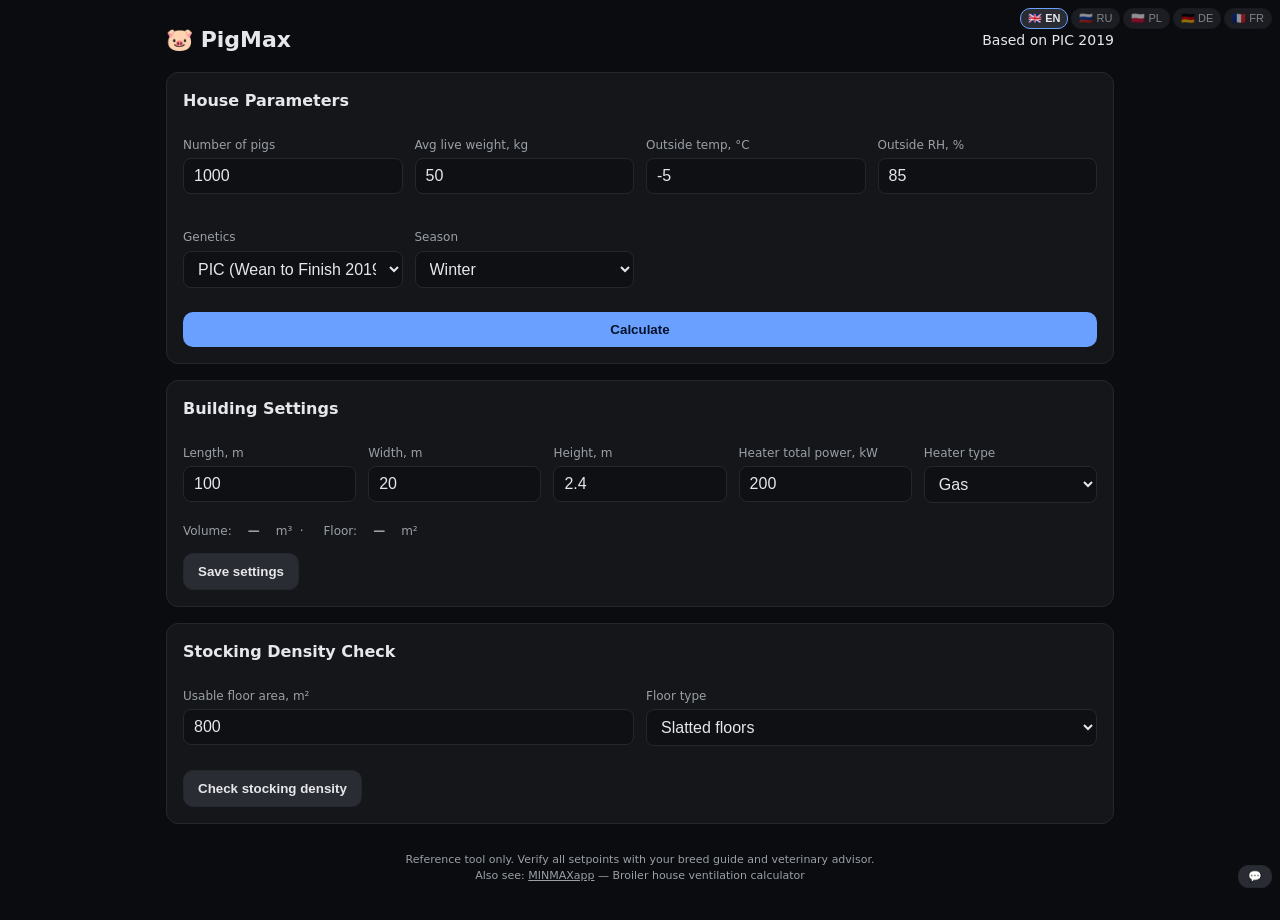
==== backend/app/static/index.html @ abfb925b "feat(ui): outside RH, genetics choice, minimum basis and warnings; i18n cleanup - inputs: outside RH" ====
<!doctype html>
<html lang="en">
<head>
  <meta charset="utf-8" />
  <meta name="viewport" content="width=device-width, initial-scale=1" />
  <title>PigMax — Pig House Ventilation</title>
  <link rel="stylesheet" href="./styles.css" />
  <script src="./i18n/en.js"></script>
  <script src="./i18n/ru.js"></script>
  <script src="./i18n/pl.js"></script>
  <script src="./i18n/de.js"></script>
  <script src="./i18n/fr.js"></script>
  <script src="./i18n.js"></script>
</head>
<body data-page-title="page_title">
  <main class="container">

    <!-- Header -->
    <div style="display:flex;justify-content:space-between;align-items:center;margin-bottom:16px;flex-wrap:wrap;gap:10px;">
      <h1 style="margin:0;" data-i18n="app_title">🐷 PigMax</h1>
      <span class="badge" data-i18n="source_label">PIC 2019</span>
    </div>

    <!-- ── 1. Ventilation inputs ────────────────────────────────────────────── -->
    <div class="card" style="margin-bottom:16px;">
      <h2 style="margin:0 0 12px;font-size:16px;" data-i18n="section_inputs">House Parameters</h2>
      <div style="display:grid;grid-template-columns:repeat(auto-fit,minmax(180px,1fr));gap:12px;">

        <label>
          <span class="muted" style="font-size:12px;" data-i18n="label_num_pigs">Number of pigs</span>
          <input id="numPigs" type="number" min="1" max="10000" step="50" value="1000"
                 style="width:100%;margin-top:4px;" />
        </label>

        <label>
          <span class="muted" style="font-size:12px;" data-i18n="label_avg_weight">Avg live weight, kg</span>
          <input id="avgWeight" type="number" min="5" max="200" step="1" value="50"
                 style="width:100%;margin-top:4px;" />
        </label>

        <label>
          <span class="muted" style="font-size:12px;" data-i18n="label_t_outside">Outside temp, °C</span>
          <input id="tOutside" type="number" min="-30" max="45" step="1" value="-5"
                 style="width:100%;margin-top:4px;" />
        </label>

        <label>
          <span class="muted" style="font-size:12px;" data-i18n="label_rh_outside">Outside RH, %</span>
          <input id="rhOutside" type="number" min="5" max="100" step="5" value="85"
                 style="width:100%;margin-top:4px;" />
        </label>

        <label>
          <span class="muted" style="font-size:12px;" data-i18n="label_genetics">Genetics</span>
          <select id="genetics" style="width:100%;margin-top:4px;">
            <option value="pic_2019">PIC (Wean to Finish 2019)</option>
          </select>
        </label>

        <label>
          <span class="muted" style="font-size:12px;" data-i18n="label_season">Season</span>
          <select id="season" style="width:100%;margin-top:4px;">
            <option value="winter" data-i18n="season_winter">Winter</option>
            <option value="summer" data-i18n="season_summer">Summer</option>
          </select>
        </label>

      </div>
      <button id="calcBtn" class="btn" style="margin-top:14px;width:100%;" data-i18n="btn_calculate">
        Calculate
      </button>
    </div>

    <!-- ── 2. Ventilation results ───────────────────────────────────────────── -->
    <div id="results" style="display:none;">

      <div style="display:grid;grid-template-columns:repeat(auto-fit,minmax(160px,1fr));gap:12px;margin-bottom:16px;">
        <div class="card" style="text-align:center;">
          <div class="muted" style="font-size:11px;margin-bottom:4px;" data-i18n="res_setpoint">Temperature setpoint</div>
          <div id="resSetpoint" style="font-size:28px;font-weight:700;color:var(--accent);">—</div>
          <div class="muted" style="font-size:11px;">°C</div>
        </div>
        <div class="card" style="text-align:center;">
          <div class="muted" style="font-size:11px;margin-bottom:4px;" data-i18n="res_vent_min">Min ventilation</div>
          <div id="resVentMin" style="font-size:24px;font-weight:700;">—</div>
          <div class="muted" style="font-size:11px;" data-i18n="unit_m3h">m³/h</div>
        </div>
        <div class="card" style="text-align:center;">
          <div class="muted" style="font-size:11px;margin-bottom:4px;" data-i18n="res_pig_heat">Pig heat output</div>
          <div id="resPigHeat" style="font-size:24px;font-weight:700;">—</div>
          <div class="muted" style="font-size:11px;">kW</div>
        </div>
        <div class="card" style="text-align:center;">
          <div class="muted" style="font-size:11px;margin-bottom:4px;" data-i18n="res_vent_per_head">Per head</div>
          <div id="resVentPerHead" style="font-size:24px;font-weight:700;">—</div>
          <div class="muted" style="font-size:11px;" data-i18n="unit_m3h_head">m³/head/h</div>
        </div>
      </div>

      <!-- Minimum ventilation: which requirement decides, and warnings -->
      <div class="card" style="margin-bottom:16px;font-size:13px;">
        <div>
          <span class="muted" data-i18n="res_min_basis">Minimum set by: </span>
          <strong id="resMinBasis">—</strong>
        </div>
        <div class="muted" style="margin-top:6px;">
          CO₂ <strong id="resMinCo2">—</strong> ·
          <span data-i18n="res_moisture">moisture</span> <strong id="resMinMoist">—</strong> ·
          <span data-i18n="res_norm">norm</span> <strong id="resMinNorm">—</strong>
          <span data-i18n="unit_m3h_head">m³/head/h</span>
        </div>
        <ul id="resWarnings" style="margin:8px 0 0 18px;padding:0;color:#ffb74d;display:none;"></ul>
      </div>

      <!-- Day / target badge -->
      <div class="card" style="margin-bottom:16px;display:flex;align-items:center;gap:20px;flex-wrap:wrap;">
        <div>
          <span class="muted" style="font-size:12px;" data-i18n="res_day_weaning">Day post-weaning: </span>
          <strong id="resDayWeaning">—</strong>
        </div>
        <div>
          <span class="muted" style="font-size:12px;" data-i18n="res_target_temp">Target temp: </span>
          <strong id="resTargetTemp">—</strong> °C
        </div>
        <div id="coolingAlert" style="display:none;color:#ff7a7a;font-weight:600;" data-i18n="alert_cooling_needed">
          ⚠ Cooling needed!
        </div>
      </div>

      <!-- ── Heat balance ───────────────────────────────────────────────────── -->
      <div class="card" style="margin-bottom:16px;">
        <h2 style="margin:0 0 12px;font-size:16px;" data-i18n="section_heat_balance">Heat Balance</h2>
        <div id="hbNoUa" class="muted" style="font-size:12px;display:none;" data-i18n="hb_no_ua">
          Save building settings to see wall/roof heat losses.
        </div>
        <table id="hbTable" style="width:100%;border-collapse:collapse;font-size:13px;display:none;">
          <tr>
            <td class="muted" data-i18n="hb_q_pigs">Pig heat production</td>
            <td style="text-align:right;"><strong id="hbQPigs">—</strong> kW</td>
          </tr>
          <tr>
            <td class="muted" data-i18n="hb_q_ventilation">Ventilation heat loss</td>
            <td style="text-align:right;"><strong id="hbQVent">—</strong> kW</td>
          </tr>
          <tr>
            <td class="muted" data-i18n="hb_q_walls">Wall / roof loss</td>
            <td style="text-align:right;"><strong id="hbQWalls">—</strong> kW</td>
          </tr>
          <tr style="border-top:1px solid var(--border);">
            <td class="muted" data-i18n="hb_q_heater">Heating required</td>
            <td style="text-align:right;"><strong id="hbQHeater">—</strong> kW</td>
          </tr>
          <tr id="hbDutyRow" style="display:none;">
            <td class="muted" data-i18n="hb_duty_cycle">Heater duty cycle</td>
            <td style="text-align:right;"><strong id="hbDuty">—</strong></td>
          </tr>
        </table>
        <div id="hbSelfHeated" style="display:none;color:#4caf50;font-size:13px;margin-top:8px;"
             data-i18n="hb_self_heated">
          ✓ No heating needed — pigs self-heat the house.
        </div>
      </div>

      <!-- Gas limits -->
      <div class="card" style="margin-bottom:16px;">
        <div class="muted" style="font-size:12px;margin-bottom:8px;" data-i18n="gas_limits_title">Gas concentration limits (PIC 2019)</div>
        <div style="display:grid;grid-template-columns:repeat(auto-fit,minmax(120px,1fr));gap:8px;font-size:13px;">
          <div><span class="muted">NH₃</span> &lt; <strong>20 ppm</strong></div>
          <div><span class="muted">CO₂</span> &lt; <strong>3 000 ppm</strong></div>
          <div><span class="muted">CO</span>  &lt; <strong>30 ppm</strong></div>
          <div><span class="muted">H₂S</span> &lt; <strong>5 ppm</strong></div>
        </div>
      </div>

      <!-- Humidity reminder -->
      <div class="card" style="margin-bottom:16px;border-left:3px solid var(--accent);">
        <span class="muted" style="font-size:12px;" data-i18n="rh_reminder">Relative humidity must not exceed </span>
        <strong>65%</strong>
        <span class="muted" style="font-size:12px;" data-i18n="rh_reminder2"> — increase ventilation if exceeded and T_outside &lt; setpoint</span>
      </div>

    </div>

    <!-- ── 3. Building settings ─────────────────────────────────────────────── -->
    <div class="card" style="margin-bottom:16px;">
      <h2 style="margin:0 0 12px;font-size:16px;" data-i18n="section_building">Building Settings</h2>
      <div style="display:grid;grid-template-columns:repeat(auto-fit,minmax(150px,1fr));gap:12px;">

        <label>
          <span class="muted" style="font-size:12px;" data-i18n="label_length">Length, m</span>
          <input id="bldLength" type="number" min="10" max="500" step="1" value="100"
                 style="width:100%;margin-top:4px;" />
        </label>
        <label>
          <span class="muted" style="font-size:12px;" data-i18n="label_width">Width, m</span>
          <input id="bldWidth" type="number" min="5" max="50" step="1" value="20"
                 style="width:100%;margin-top:4px;" />
        </label>
        <label>
          <span class="muted" style="font-size:12px;" data-i18n="label_height">Height, m</span>
          <input id="bldHeight" type="number" min="1" max="10" step="0.1" value="2.4"
                 style="width:100%;margin-top:4px;" />
        </label>
        <label>
          <span class="muted" style="font-size:12px;" data-i18n="label_heater_power">Heater power, kW</span>
          <input id="heaterPower" type="number" min="0" max="2000" step="10" value="200"
                 style="width:100%;margin-top:4px;" />
        </label>
        <label>
          <span class="muted" style="font-size:12px;" data-i18n="label_heater_type">Heater type</span>
          <select id="heaterType" style="width:100%;margin-top:4px;">
            <option value="gas"      data-i18n="heater_gas">Gas</option>
            <option value="electric" data-i18n="heater_electric">Electric</option>
          </select>
        </label>

      </div>

      <!-- Calculated volume / floor area display -->
      <div style="display:flex;gap:16px;margin-top:10px;font-size:12px;color:var(--muted,#888);">
        <span data-i18n="label_volume">Volume:</span>
        <strong id="calcVolume">—</strong> m³ &nbsp;·&nbsp;
        <span data-i18n="label_floor_area_calc">Floor:</span>
        <strong id="calcFloor">—</strong> m²
      </div>

      <div style="display:flex;gap:8px;margin-top:12px;align-items:center;">
        <button id="saveSettingsBtn" class="btn btn-secondary" data-i18n="btn_save_settings">Save settings</button>
        <span id="settingsSavedMsg" style="display:none;color:#4caf50;font-size:12px;" data-i18n="settings_saved">✓ Saved!</span>
      </div>
    </div>

    <!-- ── 4. Stocking density ──────────────────────────────────────────────── -->
    <div class="card" style="margin-bottom:16px;">
      <h2 style="margin:0 0 12px;font-size:16px;" data-i18n="section_stocking">Stocking Density Check</h2>
      <div style="display:grid;grid-template-columns:repeat(auto-fit,minmax(180px,1fr));gap:12px;">
        <label>
          <span class="muted" style="font-size:12px;" data-i18n="label_floor_area">Usable floor area, m²</span>
          <input id="floorArea" type="number" min="10" max="5000" step="10" value="800"
                 style="width:100%;margin-top:4px;" />
        </label>
        <label>
          <span class="muted" style="font-size:12px;" data-i18n="label_floor_type">Floor type</span>
          <select id="floorType" style="width:100%;margin-top:4px;">
            <option value="slatted" data-i18n="floor_slatted">Slatted</option>
            <option value="solid"   data-i18n="floor_solid">Solid</option>
          </select>
        </label>
      </div>
      <button id="stockingBtn" class="btn btn-secondary" style="margin-top:14px;" data-i18n="btn_check_stocking">
        Check stocking density
      </button>

      <div id="stockingResult" style="margin-top:12px;display:none;">
        <table style="width:100%;border-collapse:collapse;font-size:13px;">
          <tr><td class="muted" data-i18n="stk_recommended">Recommended m²/head</td>
              <td style="text-align:right;" id="stkRecommended">—</td></tr>
          <tr><td class="muted" data-i18n="stk_actual">Actual m²/head</td>
              <td style="text-align:right;" id="stkActual">—</td></tr>
          <tr><td class="muted" data-i18n="stk_max_pigs">Max pigs (PIC norm)</td>
              <td style="text-align:right;" id="stkMax">—</td></tr>
          <tr><td class="muted" data-i18n="stk_utilization">Utilization</td>
              <td style="text-align:right;" id="stkUtil">—</td></tr>
          <tr><td colspan="2" id="stkStatus" style="padding-top:8px;font-weight:600;"></td></tr>
        </table>
      </div>
    </div>

    <!-- Footer -->
    <div style="text-align:center;color:var(--muted,#888);font-size:11px;padding:12px 0;">
      <span data-i18n="footer_disclaimer">Reference tool only. Verify all setpoints with your breed guide and veterinary advisor.</span>
      <br>
      <span data-i18n="footer_see_also">Also see:</span>
      <a href="https://github.com/MikeVances/MINMAXapp" target="_blank" style="color:inherit;">MINMAXapp</a>
      — <span data-i18n="footer_related_broiler">Broiler house ventilation calculator</span>
    </div>

  </main>

  <script>
  (function () {

    // ── Settings: load & save ────────────────────────────────────────────────
    let currentSettings = null;

    function updateVolumeDisplay() {
      const l = parseFloat(document.getElementById('bldLength').value) || 0;
      const w = parseFloat(document.getElementById('bldWidth').value)  || 0;
      const h = parseFloat(document.getElementById('bldHeight').value) || 0;
      document.getElementById('calcVolume').textContent = Math.round(l * w * h);
      document.getElementById('calcFloor').textContent  = Math.round(l * w);
    }

    async function loadSettings() {
      try {
        const r = await fetch('./settings');
        if (!r.ok) return;
        const s = await r.json();
        currentSettings = s;
        document.getElementById('bldLength').value    = s.building.length_m;
        document.getElementById('bldWidth').value     = s.building.width_m;
        document.getElementById('bldHeight').value    = s.building.height_m;
        document.getElementById('heaterPower').value  = s.heater.total_power_kw;
        document.getElementById('heaterType').value   = s.heater.heater_type;
        updateVolumeDisplay();
        // Sync floor area from building if stocking field not yet touched
        document.getElementById('floorArea').value = s.building.floor_area_m2;
      } catch (_) {}
    }

    ['bldLength','bldWidth','bldHeight'].forEach(id =>
      document.getElementById(id).addEventListener('input', updateVolumeDisplay)
    );

    // Токен записи живёт в localStorage браузера; доступ обёрнут в try/catch —
    // в приватном окне хранилище бросает исключение
    function loadWriteToken() {
      try { return localStorage.getItem('pigmax_write_token') || ''; } catch (_) { return ''; }
    }
    function saveWriteToken(token) {
      try { localStorage.setItem('pigmax_write_token', token); } catch (_) {}
      writeTokenFallback = token;
    }
    let writeTokenFallback = '';

    function putSettings(payload) {
      const headers = { 'Content-Type': 'application/json' };
      const token = loadWriteToken() || writeTokenFallback;
      if (token) headers['X-Write-Token'] = token;
      return fetch('./settings', { method: 'PUT', headers, body: JSON.stringify(payload) });
    }

    document.getElementById('saveSettingsBtn').addEventListener('click', async () => {
      const payload = {
        building: {
          length_m: parseFloat(document.getElementById('bldLength').value),
          width_m:  parseFloat(document.getElementById('bldWidth').value),
          height_m: parseFloat(document.getElementById('bldHeight').value),
        },
        heater: {
          total_power_kw: parseFloat(document.getElementById('heaterPower').value),
          heater_type:    document.getElementById('heaterType').value,
        }
      };
      let r = await putSettings(payload);
      // 401 write_token_required — на площадке задан WRITE_TOKEN: спрашиваем
      // токен один раз и повторяем запрос
      if (r.status === 401) {
        const token = prompt('Write token');
        if (!token) return;
        saveWriteToken(token);
        r = await putSettings(payload);
      }
      if (r.ok) {
        currentSettings = await r.json();
        document.getElementById('floorArea').value = currentSettings.building.floor_area_m2;
        const msg = document.getElementById('settingsSavedMsg');
        msg.style.display = '';
        setTimeout(() => { msg.style.display = 'none'; }, 2000);
      }
    });

    // ── Ventilation + Heat balance ───────────────────────────────────────────
    document.getElementById('calcBtn').addEventListener('click', async () => {
      const numPigs  = parseInt(document.getElementById('numPigs').value);
      const weight   = parseFloat(document.getElementById('avgWeight').value);
      const tOutside = parseFloat(document.getElementById('tOutside').value);
      const season   = document.getElementById('season').value;
      const rhOut    = parseFloat(document.getElementById('rhOutside').value);
      const genetics = document.getElementById('genetics').value;
      if (!numPigs || !weight || isNaN(tOutside)) return;

      // Ventilation
      const rv = await fetch('./calc/ventilation', {
        method: 'POST', headers: {'Content-Type':'application/json'},
        body: JSON.stringify({ weight_kg: weight, num_pigs: numPigs, t_outside_c: tOutside, season,
                               rh_outside_pct: isNaN(rhOut) ? null : rhOut, genetics }),
      });
      if (!rv.ok) return;
      const d = await rv.json();

      document.getElementById('resSetpoint').textContent    = d.setpoint_c;
      document.getElementById('resVentMin').textContent     = d.min_vent_total_m3h.toLocaleString();
      document.getElementById('resPigHeat').textContent     = d.pig_heat_total_kw;
      document.getElementById('resVentPerHead').textContent = d.min_vent_per_head_m3h;
      document.getElementById('resDayWeaning').textContent  = d.day_post_weaning ?? '—';
      lastVent = d;
      showMinimum(d);
      document.getElementById('resTargetTemp').textContent  = d.target_temp_c;
      document.getElementById('coolingAlert').style.display = d.cooling_needed ? '' : 'none';
      document.getElementById('results').style.display      = '';

      // Heat balance
      const s = currentSettings;
      const hbPayload = {
        weight_kg:          weight,
        num_pigs:           numPigs,
        t_outside_c:        tOutside,
        q_min_m3h:          d.min_vent_total_m3h,
        ua_coefficient:     s?.ua_coefficient ?? null,
        building_volume_m3: s ? s.building.volume_m3 : null,
        total_heater_kw:    s ? s.heater.total_power_kw : null,
        heater_type:        s ? s.heater.heater_type : 'gas',
      };
      const rh = await fetch('./calc/heat-balance', {
        method: 'POST', headers: {'Content-Type':'application/json'},
        body: JSON.stringify(hbPayload),
      });
      if (!rh.ok) return;
      const hb = await rh.json();

      document.getElementById('hbQPigs').textContent  = hb.q_pigs_kw;
      document.getElementById('hbQVent').textContent  = hb.q_ventilation_kw;
      document.getElementById('hbQWalls').textContent = hb.q_walls_kw;
      document.getElementById('hbQHeater').textContent= hb.q_heater_required_kw;

      const hasUa = s?.ua_coefficient != null;
      document.getElementById('hbNoUa').style.display   = hasUa ? 'none' : '';
      document.getElementById('hbTable').style.display  = 'table';

      const selfHeated = hb.q_heater_required_kw === 0;
      document.getElementById('hbSelfHeated').style.display = selfHeated ? '' : 'none';

      const dutyRow = document.getElementById('hbDutyRow');
      if (hb.duty_cycle != null) {
        document.getElementById('hbDuty').textContent = Math.round(hb.duty_cycle * 100) + '%';
        dutyRow.style.display = '';
      } else {
        dutyRow.style.display = 'none';
      }
    });

    // Чем определён минимум (CO₂, влага, норма) и предупреждения расчёта.
    // Текст предупреждения — ключ warn_<код>; перевода нет — показываем сам код
    let lastVent = null, lastStocking = null;
    document.addEventListener('langchange', () => {
      if (lastVent) showMinimum(lastVent);
      if (lastStocking) showStockingStatus(lastStocking);
    });

    function showMinimum(d) {
      const tr = (k, fb) => (window.t && window.t(k) !== k) ? window.t(k) : fb;
      const b = d.min_vent_basis;
      document.getElementById('resMinBasis').textContent = b ? tr('basis_' + b, b) : '—';
      const br = d.min_vent_breakdown || {};
      document.getElementById('resMinCo2').textContent   = br.co2_m3h ?? '—';
      document.getElementById('resMinMoist').textContent = br.moisture_m3h ?? '—';
      document.getElementById('resMinNorm').textContent  = br.norm_m3h ?? '—';
      const ul = document.getElementById('resWarnings');
      ul.innerHTML = '';
      (d.warnings || []).forEach(w => {
        const li = document.createElement('li');
        li.textContent = tr('warn_' + w.code, w.code);
        ul.appendChild(li);
      });
      ul.style.display = (d.warnings || []).length ? '' : 'none';
    }

    // Профили генетики — из справочника сервера
    fetch('./genetics').then(r => r.json()).then(list => {
      const sel = document.getElementById('genetics');
      sel.innerHTML = '';
      list.forEach(p => {
        const o = document.createElement('option');
        o.value = p.id; o.textContent = p.name;
        sel.appendChild(o);
      });
      sel.value = 'pic_2019';
    }).catch(() => {});

    // ── Stocking density ─────────────────────────────────────────────────────
    document.getElementById('stockingBtn').addEventListener('click', async () => {
      const weight    = parseFloat(document.getElementById('avgWeight').value);
      const numPigs   = parseInt(document.getElementById('numPigs').value);
      const floorArea = parseFloat(document.getElementById('floorArea').value);
      const floorType = document.getElementById('floorType').value;
      if (!weight || !numPigs || !floorArea) return;

      const r = await fetch('./calc/stocking', {
        method: 'POST', headers: {'Content-Type':'application/json'},
        body: JSON.stringify({ weight_kg: weight, num_pigs: numPigs, floor_area_m2: floorArea, floor_type: floorType }),
      });
      if (!r.ok) return;
      const d = await r.json();

      document.getElementById('stkRecommended').textContent = d.recommended_m2_per_head + ' m²';
      document.getElementById('stkActual').textContent      = d.actual_m2_per_head + ' m²';
      document.getElementById('stkMax').textContent         = d.max_pigs_recommended;
      document.getElementById('stkUtil').textContent        = (d.utilization_pct ?? '—') + '%';

      lastStocking = d;
      showStockingStatus(d);
      document.getElementById('stockingResult').style.display = '';
    });

    function showStockingStatus(d) {
      const statusEl = document.getElementById('stkStatus');
      statusEl.textContent = d.overstocked
        ? '⚠ ' + (window.t ? window.t('stk_overstocked') : 'Overstocked!')
        : '✓ '  + (window.t ? window.t('stk_ok')         : 'OK');
      statusEl.style.color = d.overstocked ? '#ff7a7a' : '#4caf50';
    }

    // ── Init ─────────────────────────────────────────────────────────────────
    loadSettings();
    fetch('./version').then(r => r.json()).then(d => {
      document.getElementById('buildVersion').textContent = d.commit;
    }).catch(() => {});

  })();
  </script>

  <script src="./feedback.js"></script>
</body>
</html>
---- backend/app/static/styles.css ----
:root {
  --bg: #0b0c10;
  --card: #15161a;
  --text: #e6e7eb;
  --muted: #9aa0a6;
  --accent: #6aa0ff;
  --accent-2: #74d69b;
  --border: #26272c;
}
* { box-sizing: border-box; }
body { background: var(--bg); color: var(--text); margin: 0; font: 14px/1.45 system-ui, -apple-system, Segoe UI, Roboto, Arial; }
.container { max-width: 980px; margin: 24px auto; padding: 0 16px; }
h1 { margin: 0 0 16px; font-size: 22px; }
h2 { font-size: 16px; margin: 0 0 12px; }
.grid { display: grid; grid-template-columns: 1fr 1fr; gap: 16px; align-items: start; }
.card { background: var(--card); border: 1px solid var(--border); border-radius: 12px; padding: 16px; }
label { display: block; margin: 10px 0; }
label.inline { display: inline-flex; align-items: center; gap: 6px; margin-right: 10px; }
input[type="number"], input[type="text"] { width: 100%; padding: 8px 10px; background: #0e1013; color: var(--text); border: 1px solid var(--border); border-radius: 8px; }
select { width: 100%; padding: 8px 10px; background: #0e1013; color: var(--text); border: 1px solid var(--border); border-radius: 8px; }
.btn { background: var(--accent); color: #05122b; border: 0; padding: 10px 14px; border-radius: 10px; cursor: pointer; font-weight: 600; }
.btn-secondary { background: #2a2c33; color: var(--text); border: 1px solid var(--border); }
.btn:disabled { opacity: 0.38; cursor: not-allowed; }
.btn:not(:disabled):hover { filter: brightness(1.12); }
/* overflow-x:auto + nowrap — вкладки скроллятся горизонтально, а не переносятся.
   Без этого при большом числе домов вкладки занимают весь экран. */
.tabs { display: flex; gap: 8px; margin-bottom: 10px; flex-wrap: nowrap; overflow-x: auto; padding-bottom: 4px; -webkit-overflow-scrolling: touch; scrollbar-width: none; }
.tabs::-webkit-scrollbar { display: none; }
/* flex-shrink:0 — таб не сжимается при nowrap, сохраняет читаемость текста */
.tab { flex-shrink: 0; padding: 6px 10px; border: 1px solid var(--border); border-radius: 999px; cursor: pointer; background: #101217; color: var(--text); }
.tab.active { background: #111827; border-color: #2b2e35; color: var(--accent-2); }
.muted { color: var(--muted); }
.result { display: grid; gap: 8px; }
.kv { display: flex; justify-content: space-between; border: 1px solid var(--border); padding: 8px 10px; border-radius: 8px; background: #0e1013; }
.big { font-size: 22px; font-weight: 700; }
.ok { color: var(--accent-2); }
.warn { color: #ffcf6b; }
.danger { color: #ff7a7a; }
table { width: 100%; border-collapse: collapse; margin-top: 12px; }
th, td { border-bottom: 1px solid var(--border); padding: 8px 6px; text-align: right; }
th:first-child, td:first-child { text-align: left; }
/* input внутри td создаёт свой formatting context — наследование text-align не работает */
td input[type="number"], td input[type="text"] { text-align: right; }
footer { margin-top: 18px; color: var(--muted); }
code { background: #0e1013; padding: 2px 6px; border-radius: 6px; border: 1px solid var(--border); }

/* Предотвращаем авто-зум iOS Safari при фокусе на инпуте (триггер < 16px) */
input[type="number"], input[type="text"], select, textarea { font-size: 16px; }

/* Убираем 300мс задержку двойного тапа на iOS на интерактивных элементах */
.btn, .tab, button { touch-action: manipulation; }

@media (max-width: 860px) {
  .grid { grid-template-columns: 1fr; }
}

/* Modal */
.modal { position: fixed; inset: 0; background: rgba(0,0,0,0.5); display: grid; place-items: center; z-index: 1000; }
.modal.hidden { display: none; }
.modal-card { background: var(--card); border: 1px solid var(--border); border-radius: 12px; padding: 16px; width: min(420px, 90vw); box-shadow: 0 10px 30px rgba(0,0,0,0.4); }
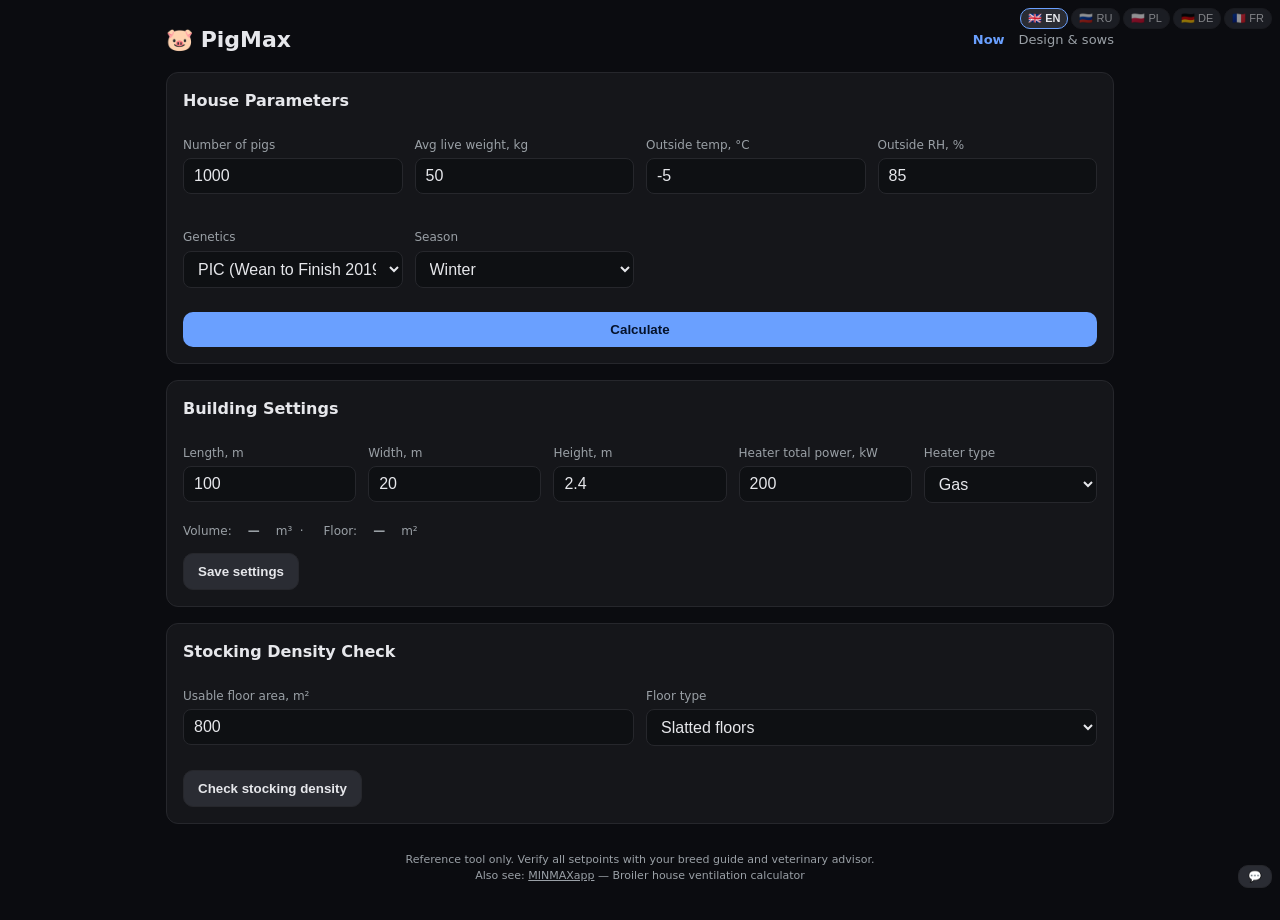
==== commit 0d8c8675: "feat(ui): design page for finishing houses and sow rooms - design.html + design.js: finishing-house " ====
--- a/backend/app/static/index.html
+++ b/backend/app/static/index.html
@@ -16,57 +16,60 @@
   <main class="container">
 
     <!-- Header -->
-    <div style="display:flex;justify-content:space-between;align-items:center;margin-bottom:16px;flex-wrap:wrap;gap:10px;">
-      <h1 style="margin:0;" data-i18n="app_title">🐷 PigMax</h1>
-      <span class="badge" data-i18n="source_label">PIC 2019</span>
+    <div class="page-header">
+      <h1 class="m0" data-i18n="app_title">🐷 PigMax</h1>
+      <nav class="nav-links">
+        <a href="./index.html" class="link-plain nav-active" data-i18n="nav_now">Now</a>
+        <a href="./design.html" class="link-plain" data-i18n="nav_design">Design &amp; sows</a>
+      </nav>
     </div>
 
     <!-- ── 1. Ventilation inputs ────────────────────────────────────────────── -->
-    <div class="card" style="margin-bottom:16px;">
-      <h2 style="margin:0 0 12px;font-size:16px;" data-i18n="section_inputs">House Parameters</h2>
-      <div style="display:grid;grid-template-columns:repeat(auto-fit,minmax(180px,1fr));gap:12px;">
-
-        <label>
-          <span class="muted" style="font-size:12px;" data-i18n="label_num_pigs">Number of pigs</span>
-          <input id="numPigs" type="number" min="1" max="10000" step="50" value="1000"
-                 style="width:100%;margin-top:4px;" />
-        </label>
-
-        <label>
-          <span class="muted" style="font-size:12px;" data-i18n="label_avg_weight">Avg live weight, kg</span>
-          <input id="avgWeight" type="number" min="5" max="200" step="1" value="50"
-                 style="width:100%;margin-top:4px;" />
-        </label>
-
-        <label>
-          <span class="muted" style="font-size:12px;" data-i18n="label_t_outside">Outside temp, °C</span>
-          <input id="tOutside" type="number" min="-30" max="45" step="1" value="-5"
-                 style="width:100%;margin-top:4px;" />
-        </label>
-
-        <label>
-          <span class="muted" style="font-size:12px;" data-i18n="label_rh_outside">Outside RH, %</span>
-          <input id="rhOutside" type="number" min="5" max="100" step="5" value="85"
-                 style="width:100%;margin-top:4px;" />
-        </label>
-
-        <label>
-          <span class="muted" style="font-size:12px;" data-i18n="label_genetics">Genetics</span>
-          <select id="genetics" style="width:100%;margin-top:4px;">
+    <div class="card mb">
+      <h2 data-i18n="section_inputs">House Parameters</h2>
+      <div class="cols cols-180">
+
+        <label>
+          <span class="muted small" data-i18n="label_num_pigs">Number of pigs</span>
+          <input class="field" id="numPigs" type="number" min="1" max="10000" step="50" value="1000"
+                 />
+        </label>
+
+        <label>
+          <span class="muted small" data-i18n="label_avg_weight">Avg live weight, kg</span>
+          <input class="field" id="avgWeight" type="number" min="5" max="200" step="1" value="50"
+                 />
+        </label>
+
+        <label>
+          <span class="muted small" data-i18n="label_t_outside">Outside temp, °C</span>
+          <input class="field" id="tOutside" type="number" min="-30" max="45" step="1" value="-5"
+                 />
+        </label>
+
+        <label>
+          <span class="muted small" data-i18n="label_rh_outside">Outside RH, %</span>
+          <input class="field" id="rhOutside" type="number" min="5" max="100" step="5" value="85"
+                 />
+        </label>
+
+        <label>
+          <span class="muted small" data-i18n="label_genetics">Genetics</span>
+          <select class="field" id="genetics">
             <option value="pic_2019">PIC (Wean to Finish 2019)</option>
           </select>
         </label>
 
         <label>
-          <span class="muted" style="font-size:12px;" data-i18n="label_season">Season</span>
-          <select id="season" style="width:100%;margin-top:4px;">
+          <span class="muted small" data-i18n="label_season">Season</span>
+          <select class="field" id="season">
             <option value="winter" data-i18n="season_winter">Winter</option>
             <option value="summer" data-i18n="season_summer">Summer</option>
           </select>
         </label>
 
       </div>
-      <button id="calcBtn" class="btn" style="margin-top:14px;width:100%;" data-i18n="btn_calculate">
+      <button id="calcBtn" class="btn mt-14 full" data-i18n="btn_calculate">
         Calculate
       </button>
     </div>
@@ -74,97 +77,97 @@
     <!-- ── 2. Ventilation results ───────────────────────────────────────────── -->
     <div id="results" style="display:none;">
 
-      <div style="display:grid;grid-template-columns:repeat(auto-fit,minmax(160px,1fr));gap:12px;margin-bottom:16px;">
-        <div class="card" style="text-align:center;">
-          <div class="muted" style="font-size:11px;margin-bottom:4px;" data-i18n="res_setpoint">Temperature setpoint</div>
-          <div id="resSetpoint" style="font-size:28px;font-weight:700;color:var(--accent);">—</div>
-          <div class="muted" style="font-size:11px;">°C</div>
-        </div>
-        <div class="card" style="text-align:center;">
-          <div class="muted" style="font-size:11px;margin-bottom:4px;" data-i18n="res_vent_min">Min ventilation</div>
-          <div id="resVentMin" style="font-size:24px;font-weight:700;">—</div>
-          <div class="muted" style="font-size:11px;" data-i18n="unit_m3h">m³/h</div>
-        </div>
-        <div class="card" style="text-align:center;">
-          <div class="muted" style="font-size:11px;margin-bottom:4px;" data-i18n="res_pig_heat">Pig heat output</div>
-          <div id="resPigHeat" style="font-size:24px;font-weight:700;">—</div>
-          <div class="muted" style="font-size:11px;">kW</div>
-        </div>
-        <div class="card" style="text-align:center;">
-          <div class="muted" style="font-size:11px;margin-bottom:4px;" data-i18n="res_vent_per_head">Per head</div>
-          <div id="resVentPerHead" style="font-size:24px;font-weight:700;">—</div>
-          <div class="muted" style="font-size:11px;" data-i18n="unit_m3h_head">m³/head/h</div>
+      <div class="cols cols-160 mb">
+        <div class="card center">
+          <div class="muted stat-label" data-i18n="res_setpoint">Temperature setpoint</div>
+          <div class="stat-value-main" id="resSetpoint">—</div>
+          <div class="muted unit">°C</div>
+        </div>
+        <div class="card center">
+          <div class="muted stat-label" data-i18n="res_vent_min">Min ventilation</div>
+          <div class="stat-value" id="resVentMin">—</div>
+          <div class="muted unit" data-i18n="unit_m3h">m³/h</div>
+        </div>
+        <div class="card center">
+          <div class="muted stat-label" data-i18n="res_pig_heat">Pig heat output</div>
+          <div class="stat-value" id="resPigHeat">—</div>
+          <div class="muted unit">kW</div>
+        </div>
+        <div class="card center">
+          <div class="muted stat-label" data-i18n="res_vent_per_head">Per head</div>
+          <div class="stat-value" id="resVentPerHead">—</div>
+          <div class="muted unit" data-i18n="unit_m3h_head">m³/head/h</div>
         </div>
       </div>
 
       <!-- Minimum ventilation: which requirement decides, and warnings -->
-      <div class="card" style="margin-bottom:16px;font-size:13px;">
+      <div class="card mb text-13">
         <div>
           <span class="muted" data-i18n="res_min_basis">Minimum set by: </span>
           <strong id="resMinBasis">—</strong>
         </div>
-        <div class="muted" style="margin-top:6px;">
+        <div class="muted mt-6">
           CO₂ <strong id="resMinCo2">—</strong> ·
           <span data-i18n="res_moisture">moisture</span> <strong id="resMinMoist">—</strong> ·
           <span data-i18n="res_norm">norm</span> <strong id="resMinNorm">—</strong>
           <span data-i18n="unit_m3h_head">m³/head/h</span>
         </div>
-        <ul id="resWarnings" style="margin:8px 0 0 18px;padding:0;color:#ffb74d;display:none;"></ul>
+        <ul class="warn-list" id="resWarnings" style="display:none;"></ul>
       </div>
 
       <!-- Day / target badge -->
-      <div class="card" style="margin-bottom:16px;display:flex;align-items:center;gap:20px;flex-wrap:wrap;">
+      <div class="card mb badge-row">
         <div>
-          <span class="muted" style="font-size:12px;" data-i18n="res_day_weaning">Day post-weaning: </span>
+          <span class="muted small" data-i18n="res_day_weaning">Day post-weaning: </span>
           <strong id="resDayWeaning">—</strong>
         </div>
         <div>
-          <span class="muted" style="font-size:12px;" data-i18n="res_target_temp">Target temp: </span>
+          <span class="muted small" data-i18n="res_target_temp">Target temp: </span>
           <strong id="resTargetTemp">—</strong> °C
         </div>
-        <div id="coolingAlert" style="display:none;color:#ff7a7a;font-weight:600;" data-i18n="alert_cooling_needed">
+        <div class="alert-danger" id="coolingAlert" style="display:none;" data-i18n="alert_cooling_needed">
           ⚠ Cooling needed!
         </div>
       </div>
 
       <!-- ── Heat balance ───────────────────────────────────────────────────── -->
-      <div class="card" style="margin-bottom:16px;">
-        <h2 style="margin:0 0 12px;font-size:16px;" data-i18n="section_heat_balance">Heat Balance</h2>
-        <div id="hbNoUa" class="muted" style="font-size:12px;display:none;" data-i18n="hb_no_ua">
+      <div class="card mb">
+        <h2 data-i18n="section_heat_balance">Heat Balance</h2>
+        <div id="hbNoUa" class="muted small" style="display:none;" data-i18n="hb_no_ua">
           Save building settings to see wall/roof heat losses.
         </div>
-        <table id="hbTable" style="width:100%;border-collapse:collapse;font-size:13px;display:none;">
+        <table class="table-plain" id="hbTable" style="display:none;">
           <tr>
             <td class="muted" data-i18n="hb_q_pigs">Pig heat production</td>
-            <td style="text-align:right;"><strong id="hbQPigs">—</strong> kW</td>
+            <td class="num"><strong id="hbQPigs">—</strong> kW</td>
           </tr>
           <tr>
             <td class="muted" data-i18n="hb_q_ventilation">Ventilation heat loss</td>
-            <td style="text-align:right;"><strong id="hbQVent">—</strong> kW</td>
+            <td class="num"><strong id="hbQVent">—</strong> kW</td>
           </tr>
           <tr>
             <td class="muted" data-i18n="hb_q_walls">Wall / roof loss</td>
-            <td style="text-align:right;"><strong id="hbQWalls">—</strong> kW</td>
+            <td class="num"><strong id="hbQWalls">—</strong> kW</td>
           </tr>
-          <tr style="border-top:1px solid var(--border);">
+          <tr class="row-total">
             <td class="muted" data-i18n="hb_q_heater">Heating required</td>
-            <td style="text-align:right;"><strong id="hbQHeater">—</strong> kW</td>
+            <td class="num"><strong id="hbQHeater">—</strong> kW</td>
           </tr>
           <tr id="hbDutyRow" style="display:none;">
             <td class="muted" data-i18n="hb_duty_cycle">Heater duty cycle</td>
-            <td style="text-align:right;"><strong id="hbDuty">—</strong></td>
+            <td class="num"><strong id="hbDuty">—</strong></td>
           </tr>
         </table>
-        <div id="hbSelfHeated" style="display:none;color:#4caf50;font-size:13px;margin-top:8px;"
+        <div class="ok-note" id="hbSelfHeated" style="display:none;"
              data-i18n="hb_self_heated">
           ✓ No heating needed — pigs self-heat the house.
         </div>
       </div>
 
       <!-- Gas limits -->
-      <div class="card" style="margin-bottom:16px;">
-        <div class="muted" style="font-size:12px;margin-bottom:8px;" data-i18n="gas_limits_title">Gas concentration limits (PIC 2019)</div>
-        <div style="display:grid;grid-template-columns:repeat(auto-fit,minmax(120px,1fr));gap:8px;font-size:13px;">
+      <div class="card mb">
+        <div class="muted small mb-8" data-i18n="gas_limits_title">Gas concentration limits (PIC 2019)</div>
+        <div class="cols cols-120 text-13">
           <div><span class="muted">NH₃</span> &lt; <strong>20 ppm</strong></div>
           <div><span class="muted">CO₂</span> &lt; <strong>3 000 ppm</strong></div>
           <div><span class="muted">CO</span>  &lt; <strong>30 ppm</strong></div>
@@ -173,42 +176,42 @@
       </div>
 
       <!-- Humidity reminder -->
-      <div class="card" style="margin-bottom:16px;border-left:3px solid var(--accent);">
-        <span class="muted" style="font-size:12px;" data-i18n="rh_reminder">Relative humidity must not exceed </span>
+      <div class="card mb note-accent">
+        <span class="muted small" data-i18n="rh_reminder">Relative humidity must not exceed </span>
         <strong>65%</strong>
-        <span class="muted" style="font-size:12px;" data-i18n="rh_reminder2"> — increase ventilation if exceeded and T_outside &lt; setpoint</span>
+        <span class="muted small" data-i18n="rh_reminder2"> — increase ventilation if exceeded and T_outside &lt; setpoint</span>
       </div>
 
     </div>
 
     <!-- ── 3. Building settings ─────────────────────────────────────────────── -->
-    <div class="card" style="margin-bottom:16px;">
-      <h2 style="margin:0 0 12px;font-size:16px;" data-i18n="section_building">Building Settings</h2>
-      <div style="display:grid;grid-template-columns:repeat(auto-fit,minmax(150px,1fr));gap:12px;">
-
-        <label>
-          <span class="muted" style="font-size:12px;" data-i18n="label_length">Length, m</span>
-          <input id="bldLength" type="number" min="10" max="500" step="1" value="100"
-                 style="width:100%;margin-top:4px;" />
-        </label>
-        <label>
-          <span class="muted" style="font-size:12px;" data-i18n="label_width">Width, m</span>
-          <input id="bldWidth" type="number" min="5" max="50" step="1" value="20"
-                 style="width:100%;margin-top:4px;" />
-        </label>
-        <label>
-          <span class="muted" style="font-size:12px;" data-i18n="label_height">Height, m</span>
-          <input id="bldHeight" type="number" min="1" max="10" step="0.1" value="2.4"
-                 style="width:100%;margin-top:4px;" />
-        </label>
-        <label>
-          <span class="muted" style="font-size:12px;" data-i18n="label_heater_power">Heater power, kW</span>
-          <input id="heaterPower" type="number" min="0" max="2000" step="10" value="200"
-                 style="width:100%;margin-top:4px;" />
-        </label>
-        <label>
-          <span class="muted" style="font-size:12px;" data-i18n="label_heater_type">Heater type</span>
-          <select id="heaterType" style="width:100%;margin-top:4px;">
+    <div class="card mb">
+      <h2 data-i18n="section_building">Building Settings</h2>
+      <div class="cols cols-150">
+
+        <label>
+          <span class="muted small" data-i18n="label_length">Length, m</span>
+          <input class="field" id="bldLength" type="number" min="10" max="500" step="1" value="100"
+                 />
+        </label>
+        <label>
+          <span class="muted small" data-i18n="label_width">Width, m</span>
+          <input class="field" id="bldWidth" type="number" min="5" max="50" step="1" value="20"
+                 />
+        </label>
+        <label>
+          <span class="muted small" data-i18n="label_height">Height, m</span>
+          <input class="field" id="bldHeight" type="number" min="1" max="10" step="0.1" value="2.4"
+                 />
+        </label>
+        <label>
+          <span class="muted small" data-i18n="label_heater_power">Heater power, kW</span>
+          <input class="field" id="heaterPower" type="number" min="0" max="2000" step="10" value="200"
+                 />
+        </label>
+        <label>
+          <span class="muted small" data-i18n="label_heater_type">Heater type</span>
+          <select class="field" id="heaterType">
             <option value="gas"      data-i18n="heater_gas">Gas</option>
             <option value="electric" data-i18n="heater_electric">Electric</option>
           </select>
@@ -217,61 +220,61 @@
       </div>
 
       <!-- Calculated volume / floor area display -->
-      <div style="display:flex;gap:16px;margin-top:10px;font-size:12px;color:var(--muted,#888);">
+      <div class="row-meta">
         <span data-i18n="label_volume">Volume:</span>
         <strong id="calcVolume">—</strong> m³ &nbsp;·&nbsp;
         <span data-i18n="label_floor_area_calc">Floor:</span>
         <strong id="calcFloor">—</strong> m²
       </div>
 
-      <div style="display:flex;gap:8px;margin-top:12px;align-items:center;">
+      <div class="row-actions">
         <button id="saveSettingsBtn" class="btn btn-secondary" data-i18n="btn_save_settings">Save settings</button>
-        <span id="settingsSavedMsg" style="display:none;color:#4caf50;font-size:12px;" data-i18n="settings_saved">✓ Saved!</span>
+        <span class="ok-small" id="settingsSavedMsg" style="display:none;" data-i18n="settings_saved">✓ Saved!</span>
       </div>
     </div>
 
     <!-- ── 4. Stocking density ──────────────────────────────────────────────── -->
-    <div class="card" style="margin-bottom:16px;">
-      <h2 style="margin:0 0 12px;font-size:16px;" data-i18n="section_stocking">Stocking Density Check</h2>
-      <div style="display:grid;grid-template-columns:repeat(auto-fit,minmax(180px,1fr));gap:12px;">
-        <label>
-          <span class="muted" style="font-size:12px;" data-i18n="label_floor_area">Usable floor area, m²</span>
-          <input id="floorArea" type="number" min="10" max="5000" step="10" value="800"
-                 style="width:100%;margin-top:4px;" />
-        </label>
-        <label>
-          <span class="muted" style="font-size:12px;" data-i18n="label_floor_type">Floor type</span>
-          <select id="floorType" style="width:100%;margin-top:4px;">
+    <div class="card mb">
+      <h2 data-i18n="section_stocking">Stocking Density Check</h2>
+      <div class="cols cols-180">
+        <label>
+          <span class="muted small" data-i18n="label_floor_area">Usable floor area, m²</span>
+          <input class="field" id="floorArea" type="number" min="10" max="5000" step="10" value="800"
+                 />
+        </label>
+        <label>
+          <span class="muted small" data-i18n="label_floor_type">Floor type</span>
+          <select class="field" id="floorType">
             <option value="slatted" data-i18n="floor_slatted">Slatted</option>
             <option value="solid"   data-i18n="floor_solid">Solid</option>
           </select>
         </label>
       </div>
-      <button id="stockingBtn" class="btn btn-secondary" style="margin-top:14px;" data-i18n="btn_check_stocking">
+      <button id="stockingBtn" class="btn btn-secondary mt-14" data-i18n="btn_check_stocking">
         Check stocking density
       </button>
 
-      <div id="stockingResult" style="margin-top:12px;display:none;">
-        <table style="width:100%;border-collapse:collapse;font-size:13px;">
+      <div class="mt-12" id="stockingResult" style="display:none;">
+        <table class="table-plain">
           <tr><td class="muted" data-i18n="stk_recommended">Recommended m²/head</td>
-              <td style="text-align:right;" id="stkRecommended">—</td></tr>
+              <td class="num" id="stkRecommended">—</td></tr>
           <tr><td class="muted" data-i18n="stk_actual">Actual m²/head</td>
-              <td style="text-align:right;" id="stkActual">—</td></tr>
+              <td class="num" id="stkActual">—</td></tr>
           <tr><td class="muted" data-i18n="stk_max_pigs">Max pigs (PIC norm)</td>
-              <td style="text-align:right;" id="stkMax">—</td></tr>
+              <td class="num" id="stkMax">—</td></tr>
           <tr><td class="muted" data-i18n="stk_utilization">Utilization</td>
-              <td style="text-align:right;" id="stkUtil">—</td></tr>
-          <tr><td colspan="2" id="stkStatus" style="padding-top:8px;font-weight:600;"></td></tr>
+              <td class="num" id="stkUtil">—</td></tr>
+          <tr><td class="row-strong" colspan="2" id="stkStatus"></td></tr>
         </table>
       </div>
     </div>
 
     <!-- Footer -->
-    <div style="text-align:center;color:var(--muted,#888);font-size:11px;padding:12px 0;">
+    <div class="page-footer">
       <span data-i18n="footer_disclaimer">Reference tool only. Verify all setpoints with your breed guide and veterinary advisor.</span>
       <br>
       <span data-i18n="footer_see_also">Also see:</span>
-      <a href="https://github.com/MikeVances/MINMAXapp" target="_blank" style="color:inherit;">MINMAXapp</a>
+      <a class="link-plain" href="https://github.com/MikeVances/MINMAXapp" target="_blank">MINMAXapp</a>
       — <span data-i18n="footer_related_broiler">Broiler house ventilation calculator</span>
     </div>
 
--- a/backend/app/static/styles.css
+++ b/backend/app/static/styles.css
@@ -58,3 +58,58 @@
 .modal { position: fixed; inset: 0; background: rgba(0,0,0,0.5); display: grid; place-items: center; z-index: 1000; }
 .modal.hidden { display: none; }
 .modal-card { background: var(--card); border: 1px solid var(--border); border-radius: 12px; padding: 16px; width: min(420px, 90vw); box-shadow: 0 10px 30px rgba(0,0,0,0.4); }
+
+/* ─── Вынесено из встроенных стилей index.html (этап 8.2) ─────────────────── */
+/* display:none во встроенных стилях оставлен намеренно: это состояние, которым
+   управляет скрипт (el.style.display = '' / 'none'). Перенос в класс сломал бы
+   показ — сброс встроенного стиля не отменяет display:none из класса */
+.small { font-size: 12px; }
+.unit { font-size: 11px; }
+.text-13 { font-size: 13px; }
+.field { width: 100%; margin-top: 4px; }
+.full { width: 100%; }
+.num { text-align: right; }
+.center { text-align: center; }
+.m0 { margin: 0; }
+.mb { margin-bottom: 16px; }
+.mb-8 { margin-bottom: 8px; }
+.mt-6 { margin-top: 6px; }
+.mt-12 { margin-top: 12px; }
+.mt-14 { margin-top: 14px; }
+.cols { display: grid; gap: 12px; }
+.cols-180 { grid-template-columns: repeat(auto-fit, minmax(180px, 1fr)); }
+.cols-160 { grid-template-columns: repeat(auto-fit, minmax(160px, 1fr)); }
+.cols-150 { grid-template-columns: repeat(auto-fit, minmax(150px, 1fr)); }
+.cols-120 { grid-template-columns: repeat(auto-fit, minmax(120px, 1fr)); gap: 8px; }
+.page-header { display: flex; justify-content: space-between; align-items: center; margin-bottom: 16px; flex-wrap: wrap; gap: 10px; }
+.page-footer { text-align: center; color: var(--muted); font-size: 11px; padding: 12px 0; }
+.stat-label { font-size: 11px; margin-bottom: 4px; }
+.stat-value { font-size: 24px; font-weight: 700; }
+.stat-value-main { font-size: 28px; font-weight: 700; color: var(--accent); }
+.badge-row { display: flex; align-items: center; gap: 20px; flex-wrap: wrap; }
+.note-accent { border-left: 3px solid var(--accent); }
+.table-plain { width: 100%; border-collapse: collapse; font-size: 13px; }
+.row-total { border-top: 1px solid var(--border); }
+.row-strong { padding-top: 8px; font-weight: 600; }
+.row-actions { display: flex; gap: 8px; margin-top: 12px; align-items: center; }
+.row-meta { display: flex; gap: 16px; margin-top: 10px; font-size: 12px; color: var(--muted); }
+.warn-list { margin: 8px 0 0 18px; padding: 0; color: #ffb74d; }
+.alert-danger { color: #ff7a7a; font-weight: 600; }
+.ok-note { color: #4caf50; font-size: 13px; margin-top: 8px; }
+.ok-small { color: #4caf50; font-size: 12px; }
+.link-plain { color: inherit; }
+
+/* Обратная связь (feedback.js) */
+.feedback-trigger { position: fixed; bottom: 12px; right: 8px; z-index: 9998; font-size: 11px; padding: 4px 9px; }
+.feedback-card { width: min(480px, 92vw); }
+.feedback-title { margin: 0 0 10px; }
+.feedback-text { width: 100%; box-sizing: border-box; resize: vertical; background: #1e1e1e; color: inherit;
+                 border: 1px solid var(--border); border-radius: 6px; padding: 8px; font-size: 14px; font-family: inherit; }
+.feedback-status { min-height: 18px; font-size: 12px; margin-top: 6px; }
+.feedback-actions { display: flex; gap: 8px; justify-content: flex-end; margin-top: 10px; }
+
+/* Навигация между страницами и списки заметок (страница проекта) */
+.nav-links { display: flex; gap: 14px; font-size: 13px; }
+.nav-links a { text-decoration: none; color: var(--muted); }
+.nav-links a.nav-active { color: var(--accent); font-weight: 600; }
+.note-list { margin: 6px 0 0 18px; padding: 0; color: var(--muted); }
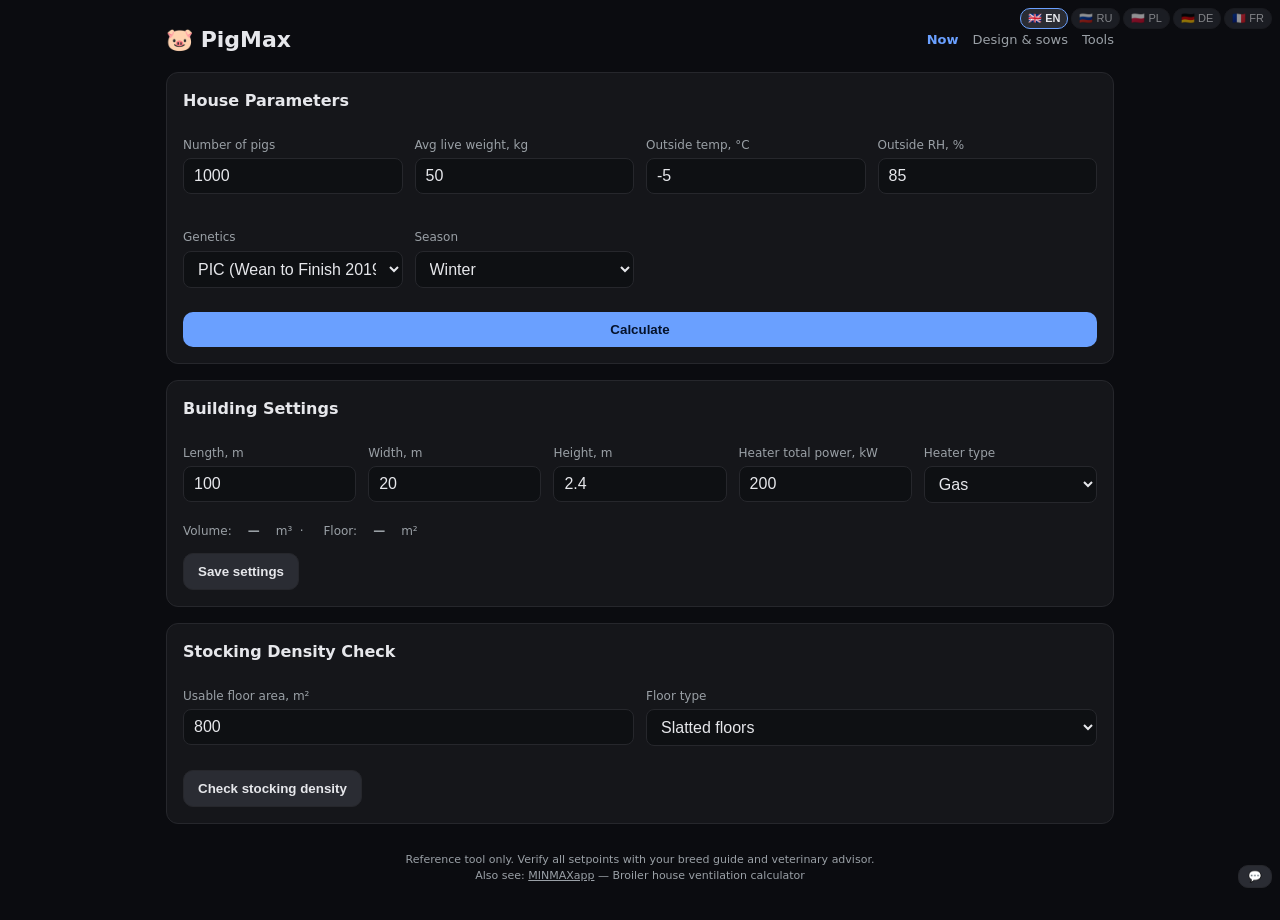
==== commit a358b600: "feat(ui): tools page for envelope, airtightness, calibration, pads, fans Six tools over the existing" ====
--- a/backend/app/static/index.html
+++ b/backend/app/static/index.html
@@ -21,6 +21,7 @@
       <nav class="nav-links">
         <a href="./index.html" class="link-plain nav-active" data-i18n="nav_now">Now</a>
         <a href="./design.html" class="link-plain" data-i18n="nav_design">Design &amp; sows</a>
+        <a href="./tools.html" class="link-plain" data-i18n="nav_tools">Tools</a>
       </nav>
     </div>
 
--- a/backend/app/static/styles.css
+++ b/backend/app/static/styles.css
@@ -17,6 +17,8 @@
 label { display: block; margin: 10px 0; }
 label.inline { display: inline-flex; align-items: center; gap: 6px; margin-right: 10px; }
 input[type="number"], input[type="text"] { width: 100%; padding: 8px 10px; background: #0e1013; color: var(--text); border: 1px solid var(--border); border-radius: 8px; }
+/* Точки кривой профиля: «вес значение» построчно — моноширинный, чтобы столбцы стояли ровно */
+textarea.points { width: 100%; min-height: 110px; padding: 8px 10px; background: #0e1013; color: var(--text); border: 1px solid var(--border); border-radius: 8px; font-family: ui-monospace, Menlo, monospace; resize: vertical; }
 select { width: 100%; padding: 8px 10px; background: #0e1013; color: var(--text); border: 1px solid var(--border); border-radius: 8px; }
 .btn { background: var(--accent); color: #05122b; border: 0; padding: 10px 14px; border-radius: 10px; cursor: pointer; font-weight: 600; }
 .btn-secondary { background: #2a2c33; color: var(--text); border: 1px solid var(--border); }
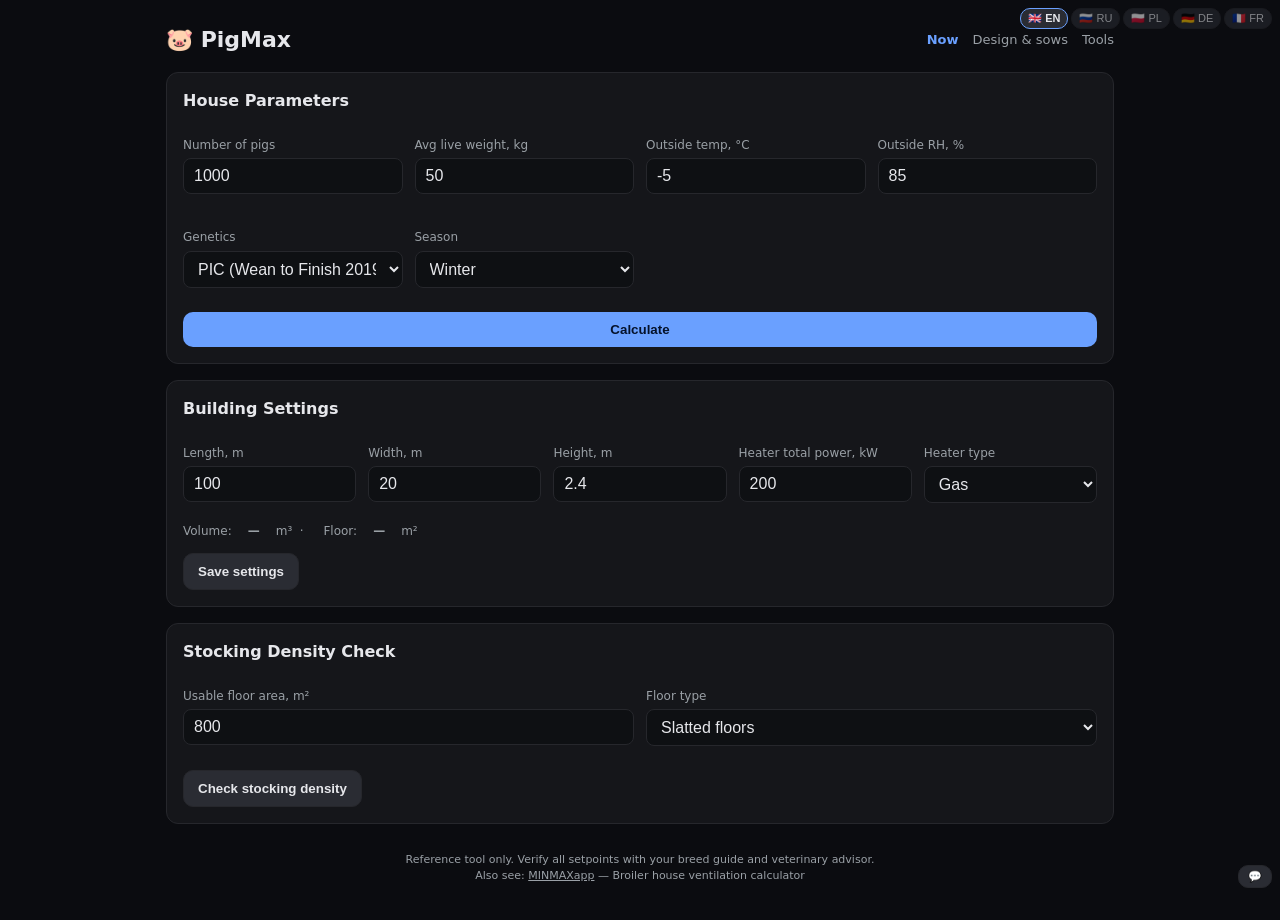
==== commit 78d8ff5b: "feat(design): heating margin, indirect gas heaters, survival from MINMAX Installed heating is the pe" ====
--- a/backend/app/static/index.html
+++ b/backend/app/static/index.html
@@ -214,6 +214,7 @@
           <span class="muted small" data-i18n="label_heater_type">Heater type</span>
           <select class="field" id="heaterType">
             <option value="gas"      data-i18n="heater_gas">Gas</option>
+            <option value="gas_indirect" data-i18n="heater_gas_indirect">Gas, indirect (flue outside)</option>
             <option value="electric" data-i18n="heater_electric">Electric</option>
           </select>
         </label>
@@ -378,7 +379,8 @@
       const rv = await fetch('./calc/ventilation', {
         method: 'POST', headers: {'Content-Type':'application/json'},
         body: JSON.stringify({ weight_kg: weight, num_pigs: numPigs, t_outside_c: tOutside, season,
-                               rh_outside_pct: isNaN(rhOut) ? null : rhOut, genetics }),
+                               rh_outside_pct: isNaN(rhOut) ? null : rhOut, genetics,
+                               altitude_m: currentSettings?.farm?.altitude_m ?? 0 }),
       });
       if (!rv.ok) return;
       const d = await rv.json();
@@ -405,6 +407,9 @@
         building_volume_m3: s ? s.building.volume_m3 : null,
         total_heater_kw:    s ? s.heater.total_power_kw : null,
         heater_type:        s ? s.heater.heater_type : 'gas',
+        // Та же температура помещения, что у вентиляции (по выбранной генетике)
+        t_inside_c:         d.setpoint_c,
+        altitude_m:         s?.farm?.altitude_m ?? 0,
       };
       const rh = await fetch('./calc/heat-balance', {
         method: 'POST', headers: {'Content-Type':'application/json'},
@@ -469,7 +474,11 @@
         o.value = p.id; o.textContent = p.name;
         sel.appendChild(o);
       });
-      sel.value = 'pic_2019';
+      // Профиль по умолчанию — из настроек хозяйства (страница инструментов)
+      fetch('./settings').then(r => r.json()).then(st => {
+        const def = st.farm && st.farm.default_genetics;
+        sel.value = list.some(p => p.id === def) ? def : 'pic_2019';
+      }).catch(() => { sel.value = 'pic_2019'; });
     }).catch(() => {});
 
     // ── Stocking density ─────────────────────────────────────────────────────
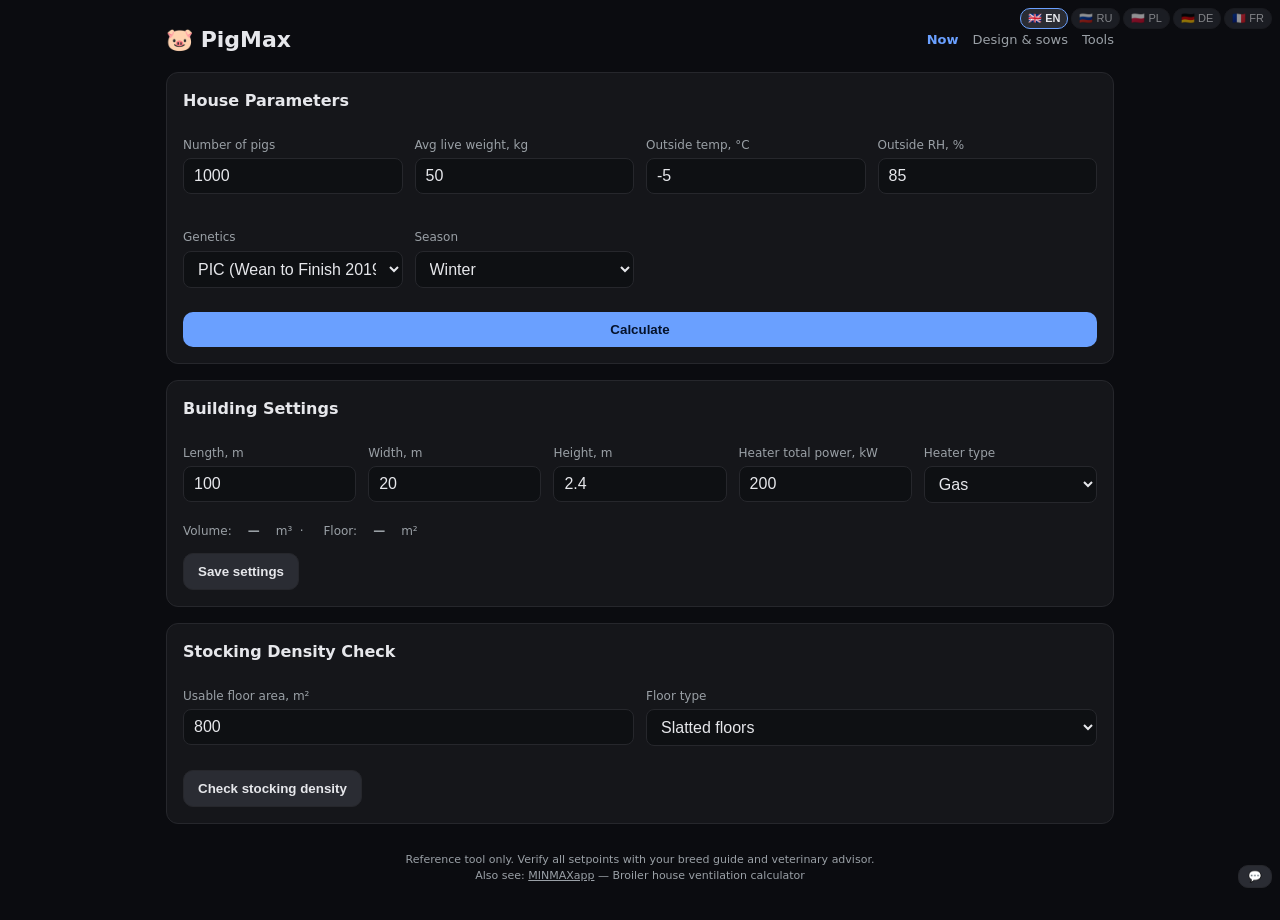
==== commit 2e8012a1: "feat(heat-stress): home page card and lactating sows by Quiniou & Noblet The home page shows heat st" ====
--- a/backend/app/static/index.html
+++ b/backend/app/static/index.html
@@ -163,6 +163,22 @@
              data-i18n="hb_self_heated">
           ✓ No heating needed — pigs self-heat the house.
         </div>
+      </div>
+
+      <!-- ── Heat stress (Huynh 2005) ───────────────────────────────────────── -->
+      <div class="card mb">
+        <h2 data-i18n="section_heat_stress">Heat stress</h2>
+        <div class="cols cols-150">
+          <label><span class="muted small" data-i18n="hs_t_inside">Inside temperature, °C (empty — outside +3, not below setpoint)</span>
+            <input class="field" id="hsTInside" type="number" step="0.5" /></label>
+          <label><span class="muted small" data-i18n="tl_air_speed">Air speed at the pigs, m/s</span>
+            <input class="field" id="hsSpeed" type="number" step="0.1" value="0" /></label>
+          <label><span class="muted small" data-i18n="hs_rh_inside">Inside RH, %</span>
+            <input class="field" id="hsRh" type="number" step="5" value="65" /></label>
+        </div>
+        <table class="table-plain mt-12"><tbody id="hsRows"></tbody></table>
+        <ul class="warn-list" id="hsWarnings"></ul>
+        <ul class="note-list" id="hsNotes"></ul>
       </div>
 
       <!-- Gas limits -->
@@ -392,6 +408,7 @@
       document.getElementById('resDayWeaning').textContent  = d.day_post_weaning ?? '—';
       lastVent = d;
       showMinimum(d);
+      heatStress();
       document.getElementById('resTargetTemp').textContent  = d.target_temp_c;
       document.getElementById('coolingAlert').style.display = d.cooling_needed ? '' : 'none';
       document.getElementById('results').style.display      = '';
@@ -465,6 +482,54 @@
       ul.style.display = (d.warnings || []).length ? '' : 'none';
     }
 
+    // ── Тепловой стресс — тот же маршрут, что инструмент эффективной температуры ──
+    // Внутри не задано — наружная с подъёмом 3 °C (DEFAULT_RISE_C ядра), но не ниже
+    // уставки: зимой помещение держат отоплением, а не наружным воздухом
+    // Свой перевод с запасным текстом: tr главной объявлен внутри showMinimum
+    const trS = (k, fb) => (window.t && window.t(k) !== k) ? window.t(k) : fb;
+    let lastStress = null;
+    async function heatStress() {
+      if (!lastVent) return;
+      const tOut = parseFloat(document.getElementById('tOutside').value);
+      const given = parseFloat(document.getElementById('hsTInside').value);
+      const tIn = isNaN(given) ? Math.max(lastVent.setpoint_c, tOut + 3) : given;
+      const r = await fetch('./calc/effective-temperature', {
+        method: 'POST', headers: {'Content-Type': 'application/json'},
+        body: JSON.stringify({ t_air_c: tIn, air_speed_ms: parseFloat(document.getElementById('hsSpeed').value) || 0,
+                               rh_pct: parseFloat(document.getElementById('hsRh').value) || 65,
+                               weight_kg: parseFloat(document.getElementById('avgWeight').value) }),
+      });
+      if (!r.ok) return;
+      lastStress = await r.json();
+      renderStress();
+    }
+    function renderStress() {
+      const j = lastStress;
+      if (!j) return;
+      const hs = j.heat_stress;
+      const rows = [
+        ['tl_t_eff', 'Effective temperature, °C', j.t_effective_c],
+        ['tl_stress_exceeded', 'Heat-stress reactions started',
+         hs.exceeded.length ? hs.exceeded.map(x => trS('stress_' + x, x)).join(', ') : trS('tl_none', 'none')],
+        ['tl_feed_loss', 'Feed intake loss, g/day', hs.feed_loss_g_day],
+      ];
+      const tbody = document.getElementById('hsRows');
+      tbody.innerHTML = '';
+      rows.forEach(([key, fb, v]) => {
+        const row = document.createElement('tr');
+        const a = document.createElement('td'); a.className = 'muted'; a.textContent = trS(key, fb);
+        const b = document.createElement('td'); b.className = 'num';
+        const st = document.createElement('strong'); st.textContent = v; b.appendChild(st);
+        row.append(a, b); tbody.appendChild(row);
+      });
+      [['hsWarnings', j.warnings, 'warn_'], ['hsNotes', j.assumptions, 'note_']].forEach(([id, list, prefix]) => {
+        const ul = document.getElementById(id); ul.innerHTML = '';
+        (list || []).forEach(n => { const li = document.createElement('li'); li.textContent = trS(prefix + n.code, n.code); ul.appendChild(li); });
+      });
+    }
+    ['hsTInside', 'hsSpeed', 'hsRh'].forEach(id => document.getElementById(id).addEventListener('change', heatStress));
+    document.addEventListener('langchange', renderStress);
+
     // Профили генетики — из справочника сервера
     fetch('./genetics').then(r => r.json()).then(list => {
       const sel = document.getElementById('genetics');
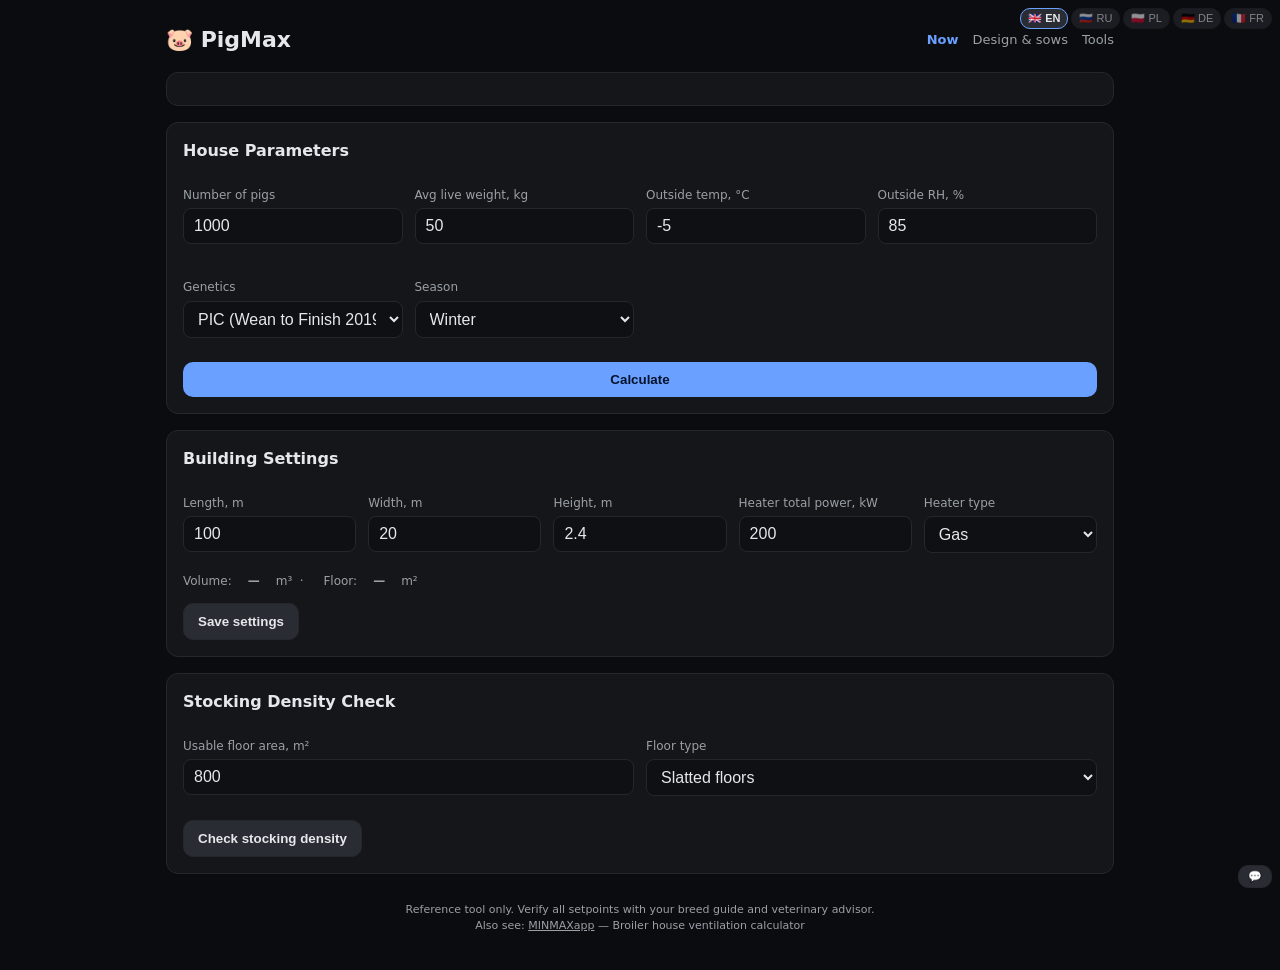
==== commit a8d009fc: "feat(houses): several houses per farm with their own UA and calibration Each house keeps its size, h" ====
--- a/backend/app/static/index.html
+++ b/backend/app/static/index.html
@@ -24,6 +24,9 @@
         <a href="./tools.html" class="link-plain" data-i18n="nav_tools">Tools</a>
       </nav>
     </div>
+
+    <!-- Корпус фермы: список — на сервере, выбор — в браузере (house.js) -->
+    <div id="houseBar" class="card mb row-actions"></div>
 
     <!-- ── 1. Ventilation inputs ────────────────────────────────────────────── -->
     <div class="card mb">
@@ -298,6 +301,7 @@
 
   </main>
 
+  <script src="./house.js"></script>
   <script>
   (function () {
 
@@ -314,7 +318,7 @@
 
     async function loadSettings() {
       try {
-        const r = await fetch('./settings');
+        const r = await fetch(PigHouse.url('./settings'));
         if (!r.ok) return;
         const s = await r.json();
         currentSettings = s;
@@ -348,7 +352,7 @@
       const headers = { 'Content-Type': 'application/json' };
       const token = loadWriteToken() || writeTokenFallback;
       if (token) headers['X-Write-Token'] = token;
-      return fetch('./settings', { method: 'PUT', headers, body: JSON.stringify(payload) });
+      return fetch(PigHouse.url('./settings'), { method: 'PUT', headers, body: JSON.stringify(payload) });
     }
 
     document.getElementById('saveSettingsBtn').addEventListener('click', async () => {
@@ -580,7 +584,13 @@
     }
 
     // ── Init ─────────────────────────────────────────────────────────────────
-    loadSettings();
+    // Сначала список корпусов (какой открыт), потом настройки этого корпуса
+    PigHouse.ready.then(loadSettings);
+    // Другой корпус — его размеры и отопитель; результат пересчитать, если он уже на экране
+    document.addEventListener('housechange', async () => {
+      await loadSettings();
+      if (lastVent) document.getElementById('calcBtn').click();
+    });
     fetch('./version').then(r => r.json()).then(d => {
       document.getElementById('buildVersion').textContent = d.commit;
     }).catch(() => {});
